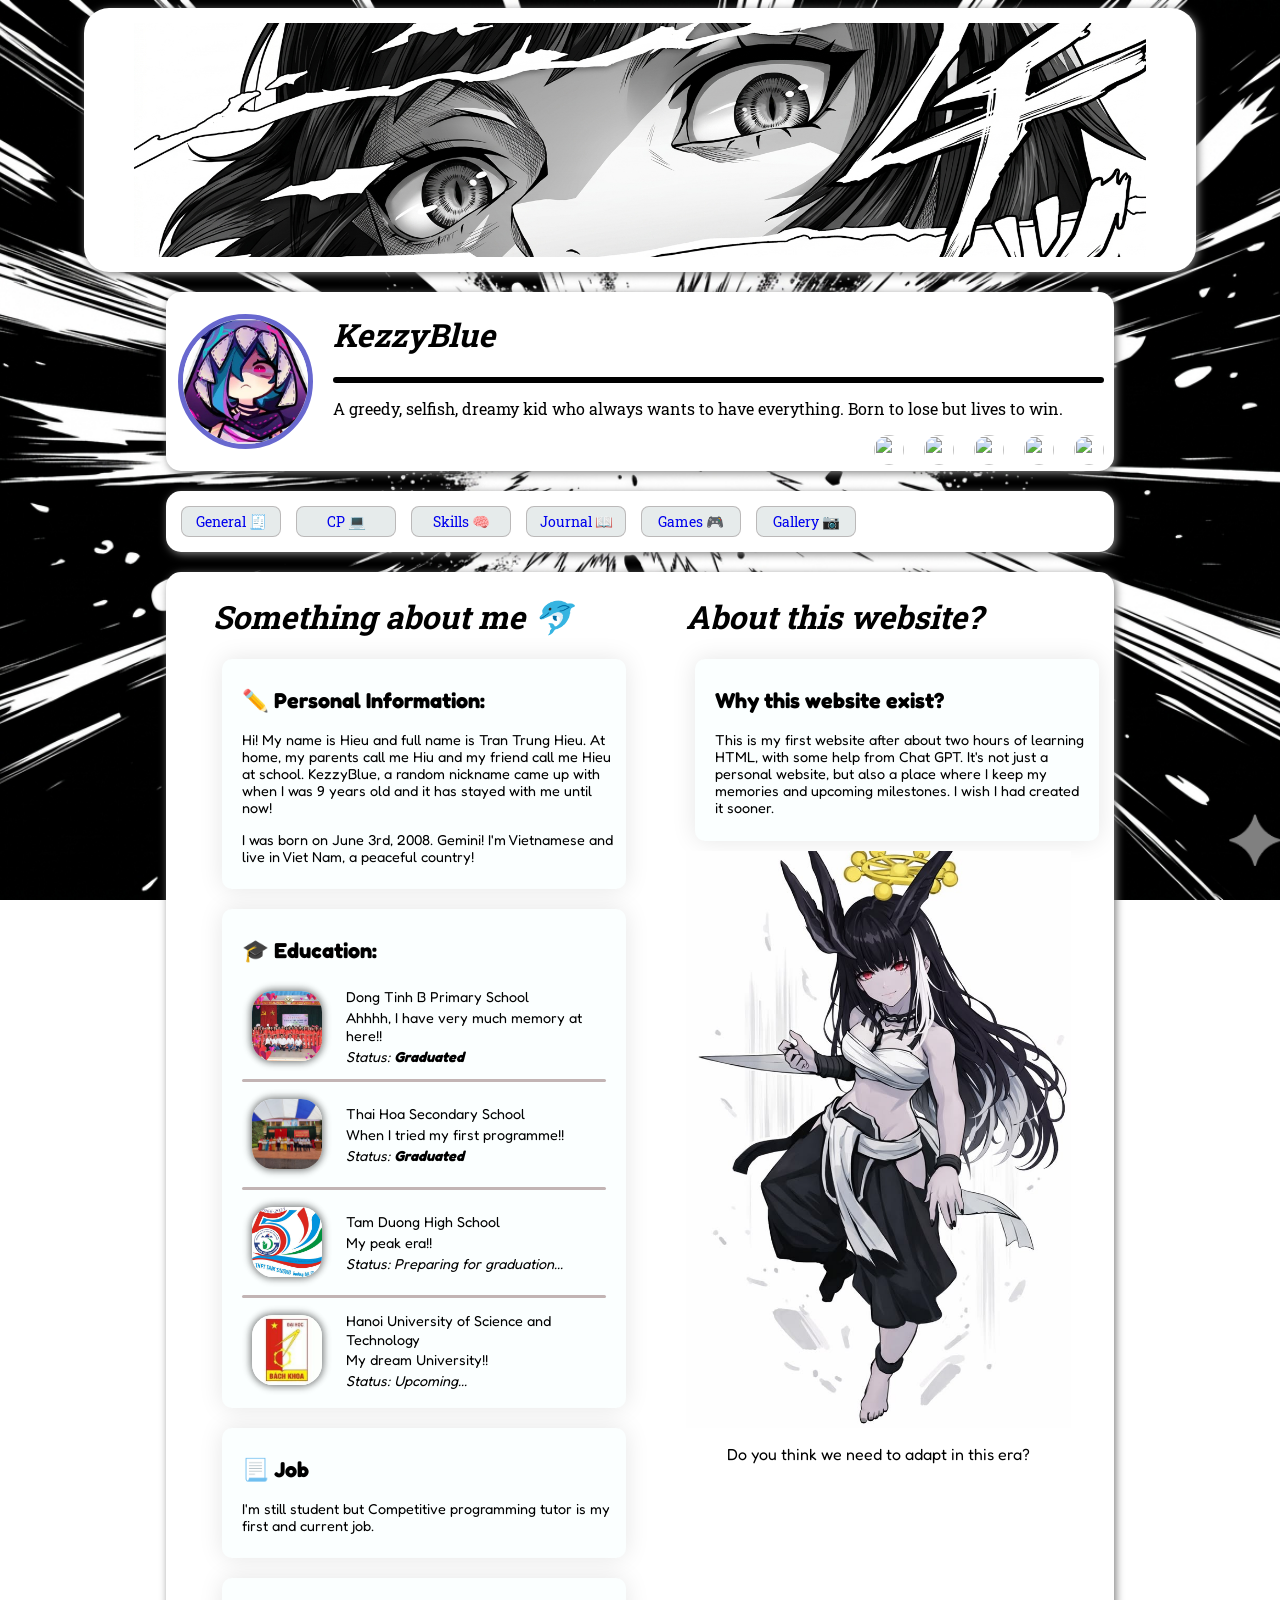
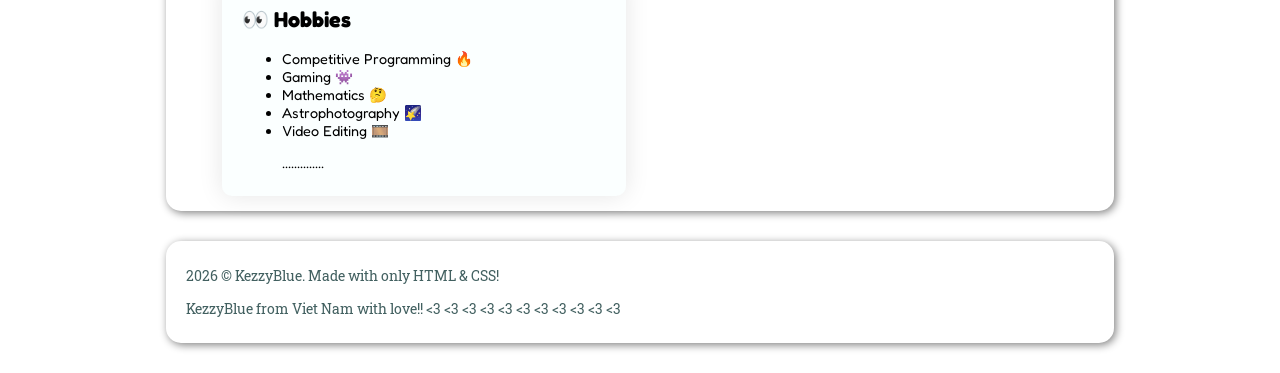
==== index.html @ 4d001b9c "Rename folder" ====
<!DOCTYPE html>
<html lang="en">

<head>
    <meta charset="UTF-8">
    <meta name="viewport" content="width=device-width, initial-scale=1.0">
    <title> What are you seeing? KezzyBlue's porfolio? </title>
    <link rel="icon" href="assets/icons/icon.png">
    <link rel="stylesheet" href="css/style.css">
    <link rel="preconnect" href="https://fonts.googleapis.com">
    <link rel="preconnect" href="https://fonts.gstatic.com" crossorigin>
    <link href="https://fonts.googleapis.com/css2?family=Roboto+Slab:wght@100..900&display=swap" rel="stylesheet">
    <link href="https://fonts.googleapis.com/css2?family=Fredoka:wght@300..700&family=Roboto+Slab:wght@100..900&display=swap" rel="stylesheet">
</head>

<body class="all">
    <header>
        <div> 
            <div class="wrapper">
                <img class="headimg" src="assets/images/eyegirl.png">
            </div>
        </div>
    </header>
    <div class="general">
        <img class="avatar" src="assets/images/jinx.jpg">
        <div>
            <div class = "nickname"> <h1> KezzyBlue </h1> </div>
            <div class="bio">
                <p> A greedy, selfish, dreamy kid who always wants to have everything. Born to lose but lives to win. </p>
            </div>
            <div class="contact"> 
                <a href="https://discordapp.com/users/812486503572832327"><img class="iccontact" src="assets/icons/discord_icon.png"></a>
                <a href="#"><img class="iccontact" src="assets/icons/email_icon.png"></a> 
                <a href="https://www.facebook.com/KezzyBlueVN"><img class="iccontact" src="assets/icons/fb_icon.png"></a> 
                <a href="https://www.youtube.com/@KezzyBlue"><img class="iccontact" src="assets/icons/ytb_icon.png"></a> 
                <a href="https://github.com/KezzyBlue"><img class="iccontact" src="assets/icons/github_icon.png"></a>
            </div>
        </div>
    </div>

    <div class="dieuhuong">
        <div class="btn">
            <a href = "/index.html" class = "navbar"> General 🧾 </a>
            <a href = "/comp_programming.html" class = "navbar"> CP 💻 </a>
            <a href = "/skills.html" class = "navbar"> Skills 🧠 </a>
            <a href = "/Journal.html" class = "navbar"> Journal 📖 </a>
            <a href = "/games.html" class = "navbar"> Games 🎮</a>
            <a href="/gallery.html" class="navbar"> Gallery 📷 </a>
        </div>
    </div> 

    <div class="info">
        <div id="title_0">
            <div class="mainin">
                <h1> <i> Something about me 🐬 </i> </h1>
                <div id="title_1">
                    <div class="content">
                        <h2> ✏️ Personal Information: </h2>
                        <p> Hi! My name is Hieu and full name is Tran Trung Hieu. At home, my parents call me Hiu and my friend call me Hieu at school. KezzyBlue, a random nickname came up with when I was 9 years old and it has stayed with me until now!</p>
                        <p> I was born on June 3rd, 2008. Gemini! I'm Vietnamese and live in Viet Nam, a peaceful country!</p>
                    </div>
                    <div class="content" id="ctbox"> 
                        <h2> 🎓 Education: </h2>
                        <div class = "edu"> 
                            <a href ="https://www.facebook.com/profile.php?id=100076061712490"> <img src="assets/images/dtb.jpg" class="logo"> </a>
                            <div> 
                                <p> Dong Tinh B Primary School </p>
                                <p> Ahhhh, I have very much memory at here!!</p>
                                <p> <i> Status: <b>Graduated</b> </i> </p>
                            </div>
                        </div>
                        <div class="line"> </div>
                        <div class = "edu"> 
                            <a href = "https://www.facebook.com/profile.php?id=100091093945141"> <img src="assets/images/th.jpg" class="logo"> </a>
                            <div> 
                                <p> Thai Hoa Secondary School </p>
                                <p> When I tried my first programme!!</p>
                                <p> <i> Status: <b>Graduated</b> </i> </p>
                            </div>
                        </div>
                        <div class="line"> </div>
                        <div class = "edu"> 
                            <a href ="https://www.facebook.com/groups/1271581707762334"> <img src="assets/images/TD.jpg" class="logo"> </a>
                            <div> 
                                <p> Tam Duong High School </p>
                                <p> My peak era!! </p>
                                <p> <i> Status: Preparing for graduation... </i> </p>
                            </div>
                        </div>
                        <div class="line"> </div>
                        <div class = "edu"> 
                            <a href ="https://www.facebook.com/dhbkhanoi"> <img src="assets/images/hust.jpg" class="logo"> </a>
                            <div> 
                                <p> Hanoi University of Science and Technology </p>
                                <p> My dream University!!</p>
                                <p> <i> Status: Upcoming... </i></p>
                            </div>
                        </div>
                    </div>
                    <div class="content"> 
                        <h2> 📃 Job </h2>
                        <p> I'm still student but Competitive programming tutor is my first and current job. </p>
                    </div>
                    <div class="content">
                        <h2> 👀 Hobbies </h2>
                        <ul>
                            <li>Competitive Programming 🔥</li>
                            <li>Gaming 👾</li>
                            <li>Mathematics 🤔</li>
                            <li>Astrophotography 🌠</li>
                            <li>Video Editing 🎞️</li>
                            <p> .............. </p>
                        </ul>
                    </div>
                </div>
            </div>
            <div class = "sin"> 
                <h1> <i> About this website? </i></h1>
                <div id="title_1">
                    <div class="content"> 
                        <h2> Why this website exist? </h2>
                        <p> This is my first website after about two hours of learning HTML, with some help from Chat GPT. It's not just a personal website, but also a place where I keep my memories and upcoming milestones. I wish I had created it sooner. </p>
                    </div>
                </div>
                <div class = "imgct"> 
                    <img class = "imgsz" src="assets/images/mhgril.jpg">
                    <p> Do you think we need to adapt in this era? </p>
                </div>
            </div>
        </div>
    </div>

    <div class="footer"> 
        <div class="cpr">
            <p>2026 © KezzyBlue. Made with only HTML & CSS! </p>
            <p> KezzyBlue from Viet Nam with love!! <3 <3 <3 <3 <3 <3 <3 <3 <3 <3 <3 </p>
        </div>
    </div>
</body>

</html>
---- css/style.css ----
body{
    background-image: url("/assets/images/bg.png");
    background-size: cover;
    background-position: center;
    background-repeat: no-repeat;
    background-attachment: fixed;
}
.wrapper{
    width: 100%;
    display: flex;
}
.headimg{
    width: 80%;
    top: 120px;
    padding: 15px 50px;
    border-radius: 25px;
    display: block;
    align-items: center;
    margin: 0 auto;
    background-color: rgb(255, 255, 255);
    box-shadow: 2px 2px 8px gray;
}
.general{
    width: 75%;
    margin:20px auto;
    display: flex;
    justify-content: center;
    align-items: center;
    border-radius: 15px;
    background: rgb(255, 255, 255);
    gap: 20px;
    box-shadow: 2px 2px 8px gray;
}
.avatar{
    margin: 12px 0 12px 12px;
    width: 125px;
    height: 125px;
    border-radius: 50%;
    object-fit: cover;
    aspect-ratio: 1/1;
    border: 5px solid rgba(36, 36, 186, 0.685);
}
.avatar:hover{
    transform: scale(1.05);
    transition: transform 0.1s ease;
    box-shadow: 0 0 25px rgba(0, 0, 0, 0.25);
}
.all{
    font-family: 'Roboto Slab', serif;   
}
.contact {
    display: flex;
    justify-content: flex-end;
    gap: 20px;
    padding-right: 10px;
    padding-bottom: 2px;
}
.nickname{
    font-style: italic;
}
.general > div {
    width: 100%;
}

.iccontact{
    width: 30px;
    height: 30px;
    border-radius: 50%;
    user-select: none;
}
.iccontact:hover
{
    transform: scale(1.05);
    transition: transform 0.1s ease;
    box-shadow: 0 0 25px rgba(0, 0, 0, 0.25);
}
.bio {
    position: relative;
    padding-top: 5px;
}

.bio::before {
    content: "";
    position: absolute;
    top: 0;
    left: 0;
    right: 10px;
    height: 6px;
    background: black;
    border-radius: 10px;
}

.line {
    position: relative;
    padding-top: 5px;
    margin-top: 5px;
    margin-bottom: 5px;
}
.line::before {
    content: "";
    position: absolute;
    top: 0;
    left: 0;
    right: 10px;
    height: 3px;
    background: rgba(71, 20, 20, 0.319);
    border-radius: 10px;
}
.vach {
    position: relative;
    padding-top: 5px;
    margin-top: 5px;
    margin-bottom: 5px;
}
.vach::before {
    content: "";
    position: absolute;
    top: 0;
    left: 0;
    right: 30px;
    height: 3px;
    background: rgb(0, 0, 0);
    border-radius: 10px;
}
.dieuhuong{
    width: 75%;
    margin:0 auto;
    display: flex;
    flex-wrap: wrap;
    border-radius: 15px;
    background: rgb(255, 255, 255);
    box-shadow: 2px 2px 8px gray;
}
.btn{
    width: 100%;
    display: flex;
    flex-wrap: wrap;
    padding: 10px;
    gap: 10px;
}
.navbar{
    user-select: none;
    width: 100px;
    font-size: 90%;
    padding: 5px 5px 5px 5px;
    margin: 5px 0px 5px 5px;
    background-color: rgba(201, 212, 212, 0.456);
    text-decoration: none;
    border-radius: 8px;
    text-align: center;
    border: 1px solid rgba(158, 151, 151, 0.593);
    box-sizing: border-box;

}
.navbar:visited{
    color: black;
}
.navbar:hover
{
    background-color: rgba(0, 0, 0, 0.733);
    color: white;
}
.info
{
    width: 75%;
    margin:20px auto 0 auto;
    border-radius: 15px;
    background: rgb(255, 255, 255);
    box-shadow: 2px 2px 8px gray;
    padding-bottom: 5px;
}
.tieude{
    display: flex;
    padding-left: 5%;
    flex-direction: column;
    justify-content: flex-start;
}
#title_0{
    display: flex;
    padding-top: 1px;
    padding-left: 5%;
}
#title_1{
    font-size: 90%;
    padding-left: 2%;
}
.content{
    margin: 20px 15px 10px 0px;
    padding: 10px 10px 10px 20px;
    white-space: normal;
    overflow-wrap: break-word;
    background-color: rgb(251, 255, 255);
    border-radius: 10px;
    font-family: 'Fredoka', serif;
    box-shadow: 0 0 25px rgba(0, 0, 0, 0.1);  
}
.content:hover{
    transform: scale(1.05);
    transition: transform 0.1s ease;
    box-shadow: 0 0 25px rgba(0, 0, 0, 0.25);
}
.logo{
    margin: 10px;
    border-radius: 30%;
    width: 70px;
    height: 70px;
    box-shadow:
    0 -4px 6px rgba(0,0,0,0.2),
    0 4px 6px rgba(0,0,0,0.2),
    -4px 0 6px rgba(0,0,0,0.2), 
    4px 0 6px rgba(0,0,0,0.2);
}
.edu{
    display: flex;
    align-items: center;
    gap: 12px;
}
.edu p {
    margin: 2px;
    line-height: 1.3;
}
.mainin{
    width: 60%;
    
}
.sin{
    width: 60%;
    margin-left: 5%;
}
.footer{
    width: 75%;
    margin: 30px auto;
    border-radius: 15px;
    background: rgb(255, 255, 255);
    gap: 20px;
    box-shadow: 2px 2px 8px gray;
    padding-top: 5px;
    padding-bottom: 5px;
}
.footer:hover
{
    transform: scale(1.05);
    transition: transform 0.1s ease;
    box-shadow: 0 0 25px rgba(0, 0, 0, 0.25);
}
.cpr{
    color: rgba(7, 46, 46, 0.762);
    font-size: 90%;
    margin: 20px 0px 20px 20px;
}
.inspired{
    text-align: right;
    padding-right: 30px;
}
.imgct{
    display: flex;
    justify-content: center;
    flex-direction: column;
    width: 90%;
    text-align: center;
    margin: 0;
    font-family: 'Fredoka', serif;  
}
.imgsz{
    width: 100%;
}
.story{
    width: 90%;
    display: flex;
    flex-wrap: wrap;
    flex-direction: column;
    margin-bottom: 20px;
    border-radius: 20px;
    white-space: normal;
    overflow-wrap: break-word;
    box-shadow: 0 0 25px rgba(0, 0, 0, 0.1);
}
summary {
    border-radius: 20px;
    list-style: none;
    display: flex;
    padding-left: 20px;
    align-items: center;
    padding-right: 10px;
    justify-content: space-between;
    cursor: pointer;
    user-select: none;

    -webkit-tap-highlight-color: transparent;
    outline: none;
}
summary:hover{
    transition: transform 0.1s ease;
    background-color: rgba(0, 0, 0, 0.303);
}
.noidung{
    width: 98%;
    box-sizing: border-box;
    padding: 0 20px;
    display: flex;
    flex-wrap: wrap;
    flex-direction: column;
    flex-direction: column;
    white-space: normal;
    overflow-wrap: break-word;
}
summary::-webkit-details-marker {
    cursor: pointer;
    user-select: none;
    -webkit-tap-highlight-color: transparent;
    outline: none;
}
.icon
{
    width: 3%;
    fill:rgba(0, 0, 0, 0.734)
}
details[open] .icon {
  transform: rotate(180deg);
}
details[open] summary{
    border-bottom-left-radius: 0px;
    border-bottom-right-radius: 0px;
}
.list{
    gap: 15px;
    display: flex;
    flex-direction: column;
}
.board{
    margin-left: 3%;
    flex-direction: column;
    padding-left: 30px;
    margin-bottom: 20px;
    display: flex;
    border-radius: 20px;
    border: 10px dashed gray;
}
.infotheory{
    width: 90%;
    display: flex;
    flex-direction: row;
    user-select: none;
}
.infotheory:hover
{
    transform: scale(1.05);
    transition: transform 0.3s ease;
}
.chitiettheory{
    flex-direction: column;
    margin-left: 20px;
}
.chitiettheory > * {
    margin-top: 10px;
}
.imgtheory{
    width: 100px; 
    border-radius: 50%;
    border: 2px solid rgb(58, 3, 3);
    margin-bottom: 20px;
}

.tooltip {
    position: relative;
    display: inline-block;
    cursor: pointer;
}

.tooltip-text {
    visibility: hidden;
    opacity: 0;
    position: absolute;
    bottom: 125%;
    left: 50%;
    transform: translateX(-50%);

    background-color: white;
    color: black;
    padding: 6px 10px;
    border-radius: 8px;

    border: 3px dashed rgba(0, 0, 0, 0.601); /* viền nét đứt */
    white-space: nowrap;

    transition: opacity 0.25s ease;
}
.tooltip-text::after {
    content: "";
    position: absolute;
    top: 100%;
    left: 50%;
    transform: translateX(-50%);
    
    border-width: 5px;
    border-style: solid;
    border-color: black transparent transparent transparent;
}
.tooltip:hover .tooltip-text {
    visibility: visible;
    opacity: 1;
}
.achie{
    width: 100%;
    padding-right: 20px;
    margin-left: 20px;
}
#pic{
    width: 100%;
    border-radius: 25px;
}
.ggal{
    display: flex;
    gap: 20px;
}
.ggal i{
    color: green;;
}
.img-box{
    width: 31%;
}
.ggal img{
    width: 100%;
    aspect-ratio: 3 / 4;
    object-fit: cover;
    display: flex;
    border-radius: 20px;
    margin-bottom: 20px;
}
.ggal img:hover{
    transform: scale(1.1);
}
.gallery{
    padding-top: 10px;
    margin-left: 40px;
    margin-right: 20px;
    display: flex;
    flex-direction: column;
    flex-wrap: wrap;
}
.gallery h1{
    margin-bottom: 0;
}
.gallery p{
    margin-top: 0;
    margin-bottom: 40px;
    margin-left: 5px;
    color: rgba(128, 128, 128, 0.762);
}
@media (max-width: 768px) {
    .all{
        justify-self: center;
    }
    .wrapper {
        width: 100%;
        display: flex;
        justify-content: center;
    }
    .general {
        width: 100%;
        flex-direction: column;
        display: flex;
        justify-content: center;
    }
    .nickname{
        width: 100%;
        display: flex;
        justify-content: center;
    }
    .bio{
        display: flex;
        justify-content: center;
        left: 5px;
    }
    .contact
    {
        display: flex;
        justify-content: center;
    }
    #title_0
    {
        flex-direction: column;
    }
    .mainin{
        width: 100%;
    }
    .info{
        width: 100%;
        display: flex;
        justify-content: center;
    }
    .sin{
        width: 100%;
        margin: 0;
    }
    .footer{
        width: 100%;
    }
    .story{
        width: 90%;
    }
    .cpr{
        padding-right: 10px;
    }
    .dieuhuong{
        width: 100%;
        display: flex;
        flex-wrap: wrap;
    }
    .btn{
        display: flex;
        flex-wrap: wrap;
    }
}
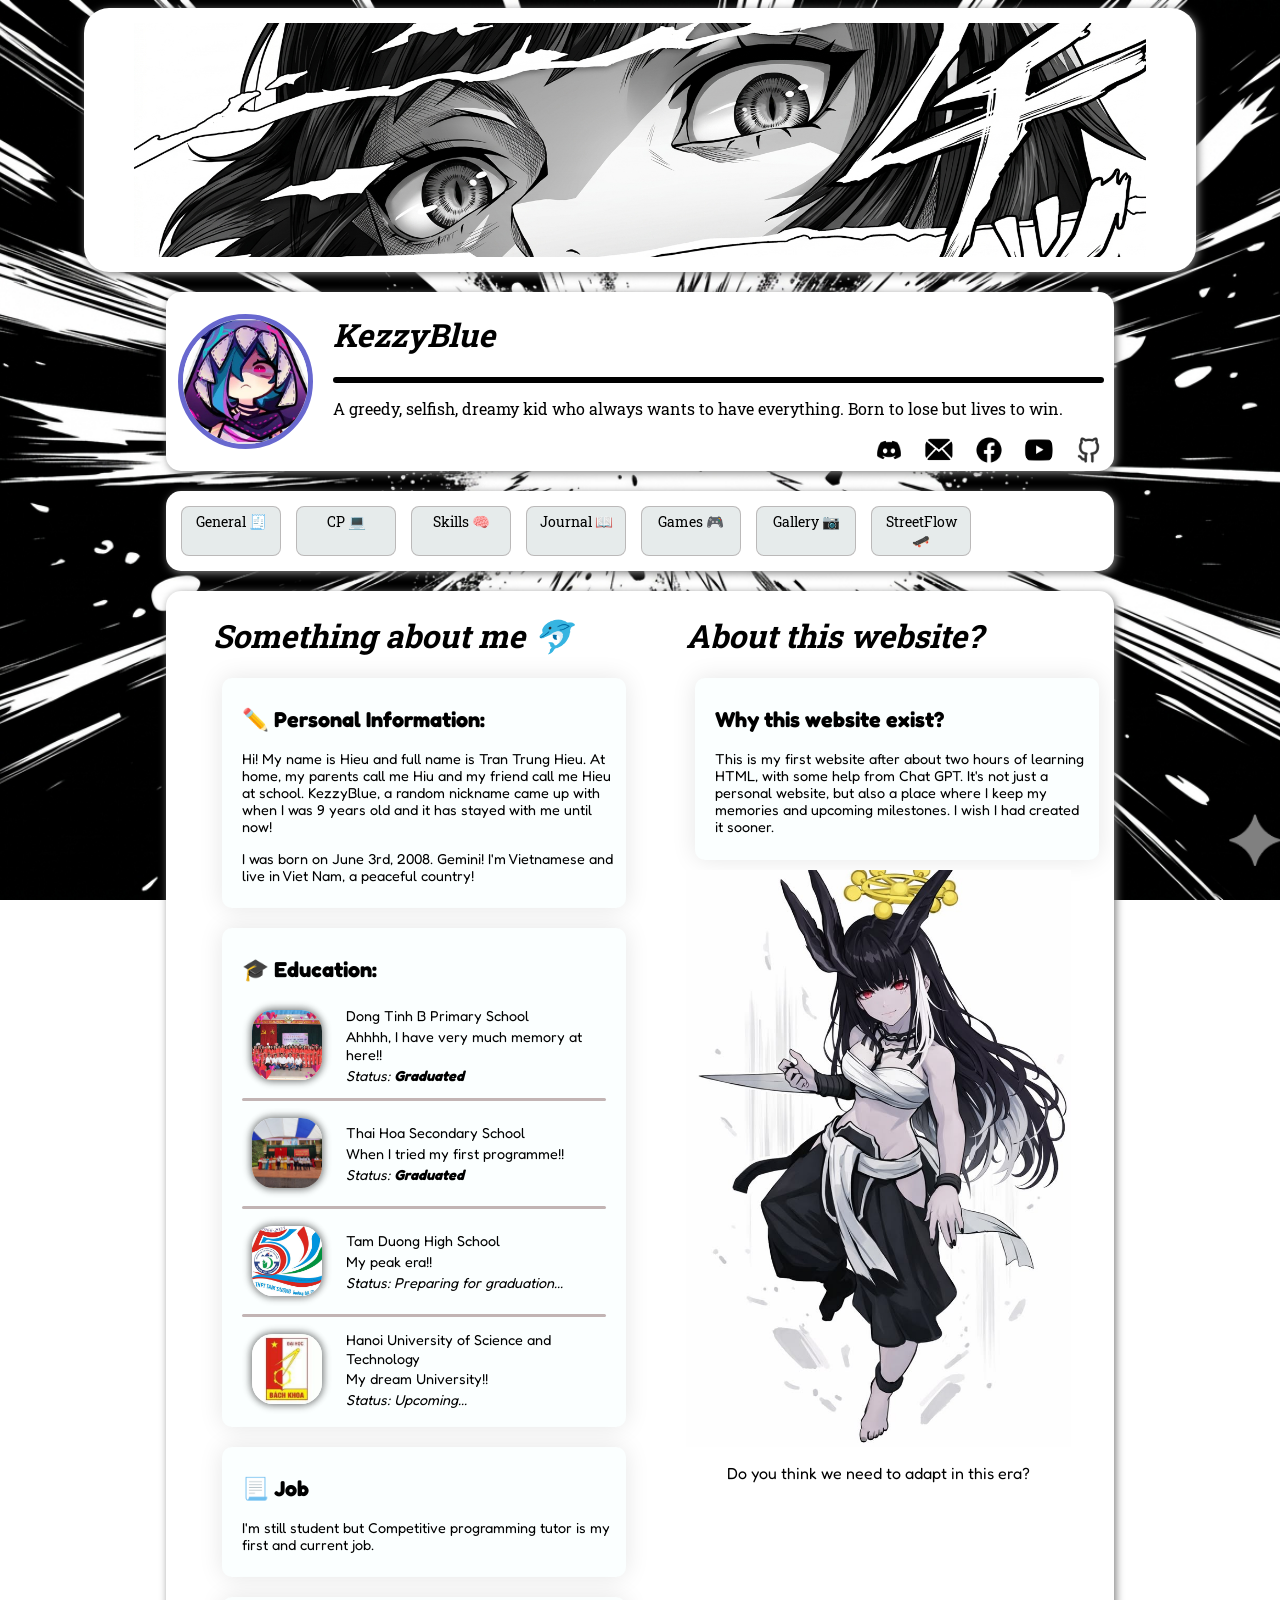
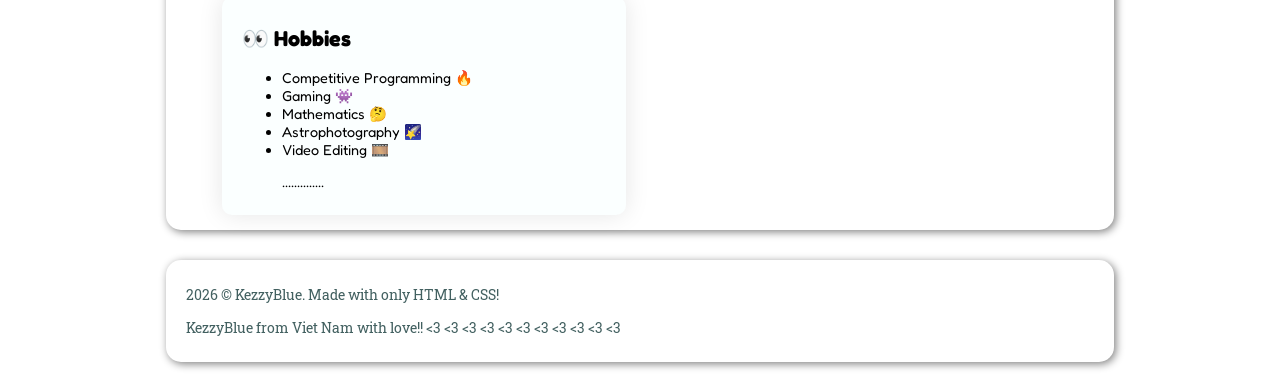
==== commit abd20969: "them streetflow" ====
--- a/index.html
+++ b/index.html
@@ -40,12 +40,13 @@
 
     <div class="dieuhuong">
         <div class="btn">
-            <a href = "/index.html" class = "navbar"> General 🧾 </a>
-            <a href = "/comp_programming.html" class = "navbar"> CP 💻 </a>
-            <a href = "/skills.html" class = "navbar"> Skills 🧠 </a>
-            <a href = "/Journal.html" class = "navbar"> Journal 📖 </a>
-            <a href = "/games.html" class = "navbar"> Games 🎮</a>
-            <a href="/gallery.html" class="navbar"> Gallery 📷 </a>
+            <a href="index.html" class="navbar"> General 🧾 </a>
+            <a href="comp_programming.html" class="navbar"> CP 💻 </a>
+            <a href="skills.html" class="navbar"> Skills 🧠 </a>
+            <a href="Journal.html" class="navbar"> Journal 📖 </a>
+            <a href="games.html" class="navbar"> Games 🎮</a>
+            <a href="gallery.html" class="navbar"> Gallery 📷 </a>
+            <a href="streetflow.html" class="navbar"> StreetFlow 🛹 </a>
         </div>
     </div> 
 
--- a/css/style.css
+++ b/css/style.css
@@ -1,5 +1,5 @@
 body{
-    background-image: url("/assets/images/bg.png");
+    background-image: url("../assets/images/bg.png");
     background-size: cover;
     background-position: center;
     background-repeat: no-repeat;
@@ -147,6 +147,7 @@
     background-color: rgba(201, 212, 212, 0.456);
     text-decoration: none;
     border-radius: 8px;
+    color: black;
     text-align: center;
     border: 1px solid rgba(158, 151, 151, 0.593);
     box-sizing: border-box;
@@ -355,7 +356,9 @@
     margin-top: 10px;
 }
 .imgtheory{
+    display: flex;
     width: 100px; 
+    height: 100px;
     border-radius: 50%;
     border: 2px solid rgb(58, 3, 3);
     margin-bottom: 20px;
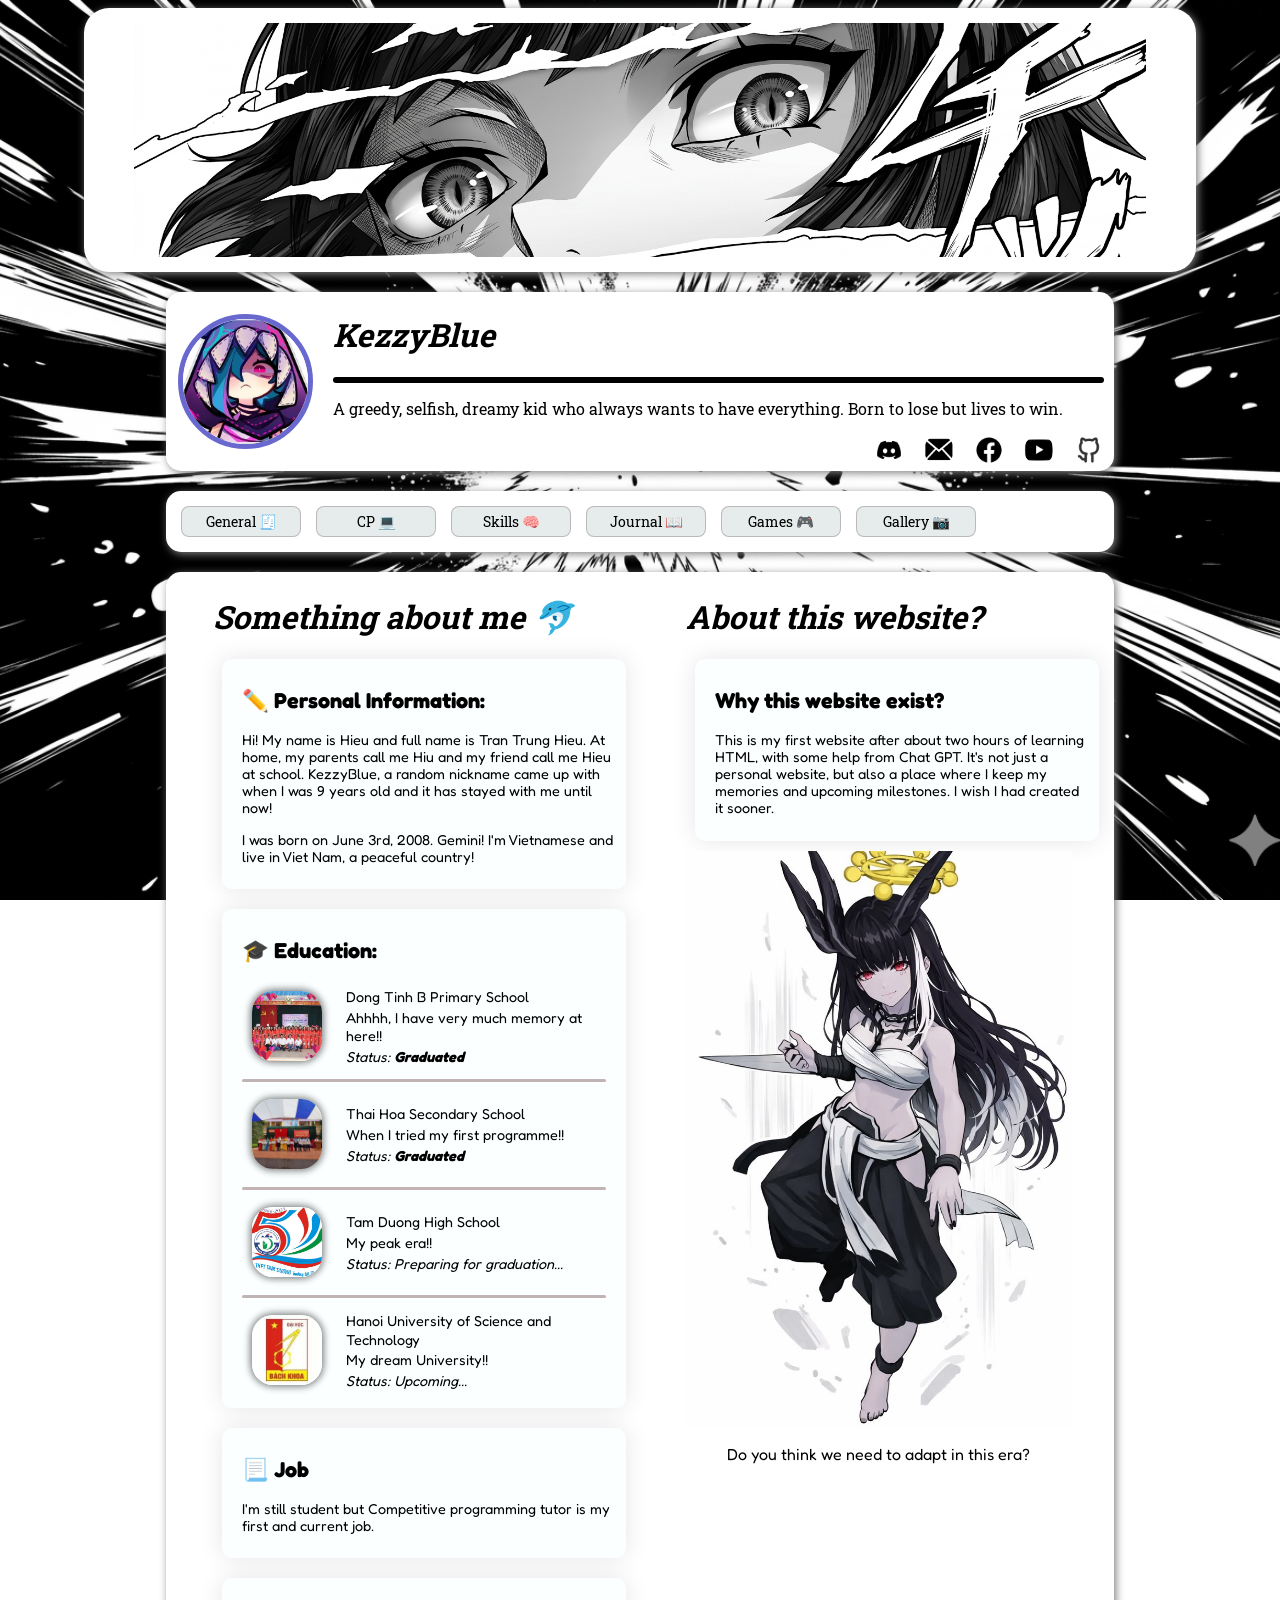
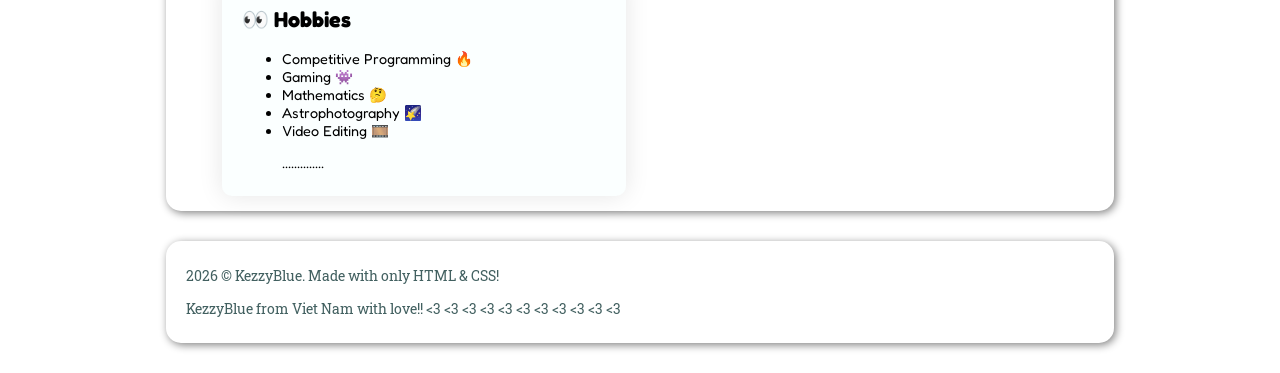
==== commit e5bc18b7: "lam skills" ====
--- a/index.html
+++ b/index.html
@@ -46,7 +46,6 @@
             <a href="Journal.html" class="navbar"> Journal 📖 </a>
             <a href="games.html" class="navbar"> Games 🎮</a>
             <a href="gallery.html" class="navbar"> Gallery 📷 </a>
-            <a href="streetflow.html" class="navbar"> StreetFlow 🛹 </a>
         </div>
     </div> 
 
--- a/css/style.css
+++ b/css/style.css
@@ -19,6 +19,7 @@
     margin: 0 auto;
     background-color: rgb(255, 255, 255);
     box-shadow: 2px 2px 8px gray;
+    user-select: none;
 }
 .general{
     width: 75%;
@@ -30,6 +31,7 @@
     background: rgb(255, 255, 255);
     gap: 20px;
     box-shadow: 2px 2px 8px gray;
+    user-select: none;
 }
 .avatar{
     margin: 12px 0 12px 12px;
@@ -140,7 +142,7 @@
 }
 .navbar{
     user-select: none;
-    width: 100px;
+    width: 120px;
     font-size: 90%;
     padding: 5px 5px 5px 5px;
     margin: 5px 0px 5px 5px;
@@ -311,6 +313,7 @@
     -webkit-tap-highlight-color: transparent;
     outline: none;
 }
+
 .icon
 {
     width: 3%;
@@ -450,6 +453,76 @@
     margin-left: 5px;
     color: rgba(128, 128, 128, 0.762);
 }
+.skills_info{
+    margin: 0px 40px 0px 40px;
+    padding-top: 10px;
+}
+.skills{
+    box-shadow: 0 0 25px rgba(0, 0, 0, 0.1);
+    border-radius: 20px;
+    margin-bottom: 10px;
+}
+#chuxam{
+    color:gray;
+}
+.progress{
+    width: 43%;
+    box-shadow: 0 0 25px rgba(0, 0, 0, 0.1);
+    border-radius: 10px;
+    padding: 20px 20px 0px 20px;
+    margin-bottom: 20px;
+    margin-right: 20px;
+    display: flex;
+    flex-direction: column;
+    justify-content: space-between;
+}
+.horizon{
+    display: flex;
+    flex-direction: row;
+}
+.progress_name{
+    display: flex;
+    justify-content: space-between;
+    flex-wrap: wrap;
+}
+.progress_name p{
+    margin-top: 10px;
+    color: rgb(79, 76, 76);
+    font-size: 80%;
+}
+.progress_bar{
+    margin-top: 20px;
+    width: 100%;
+    height: 10px;
+    background: rgb(165, 150, 150);
+    border-radius: 10px;
+}
+.progress_cpp
+{
+    border-radius: 10px;
+    height:100%;
+    background:linear-gradient(
+        90deg,
+        #00f5ff,
+        #8300fd
+    );
+}
+.progress_type{
+    width: 70%;
+    display: flex;
+    flex-direction: column;
+}
+.progress_static{
+    margin-bottom: 0px;
+}
+.progress_static p{
+    font-size: 90%;
+    color: rgba(56, 56, 55, 0.551);
+}
+.progress:hover
+{
+    transform: scale(1.04);
+}
 @media (max-width: 768px) {
     .all{
         justify-self: center;
@@ -514,4 +587,11 @@
         display: flex;
         flex-wrap: wrap;
     }
+    .horizon{
+        width: 90%;
+        flex-direction: column;
+    }
+    .progress{
+        width: 100%;
+    }
 }
